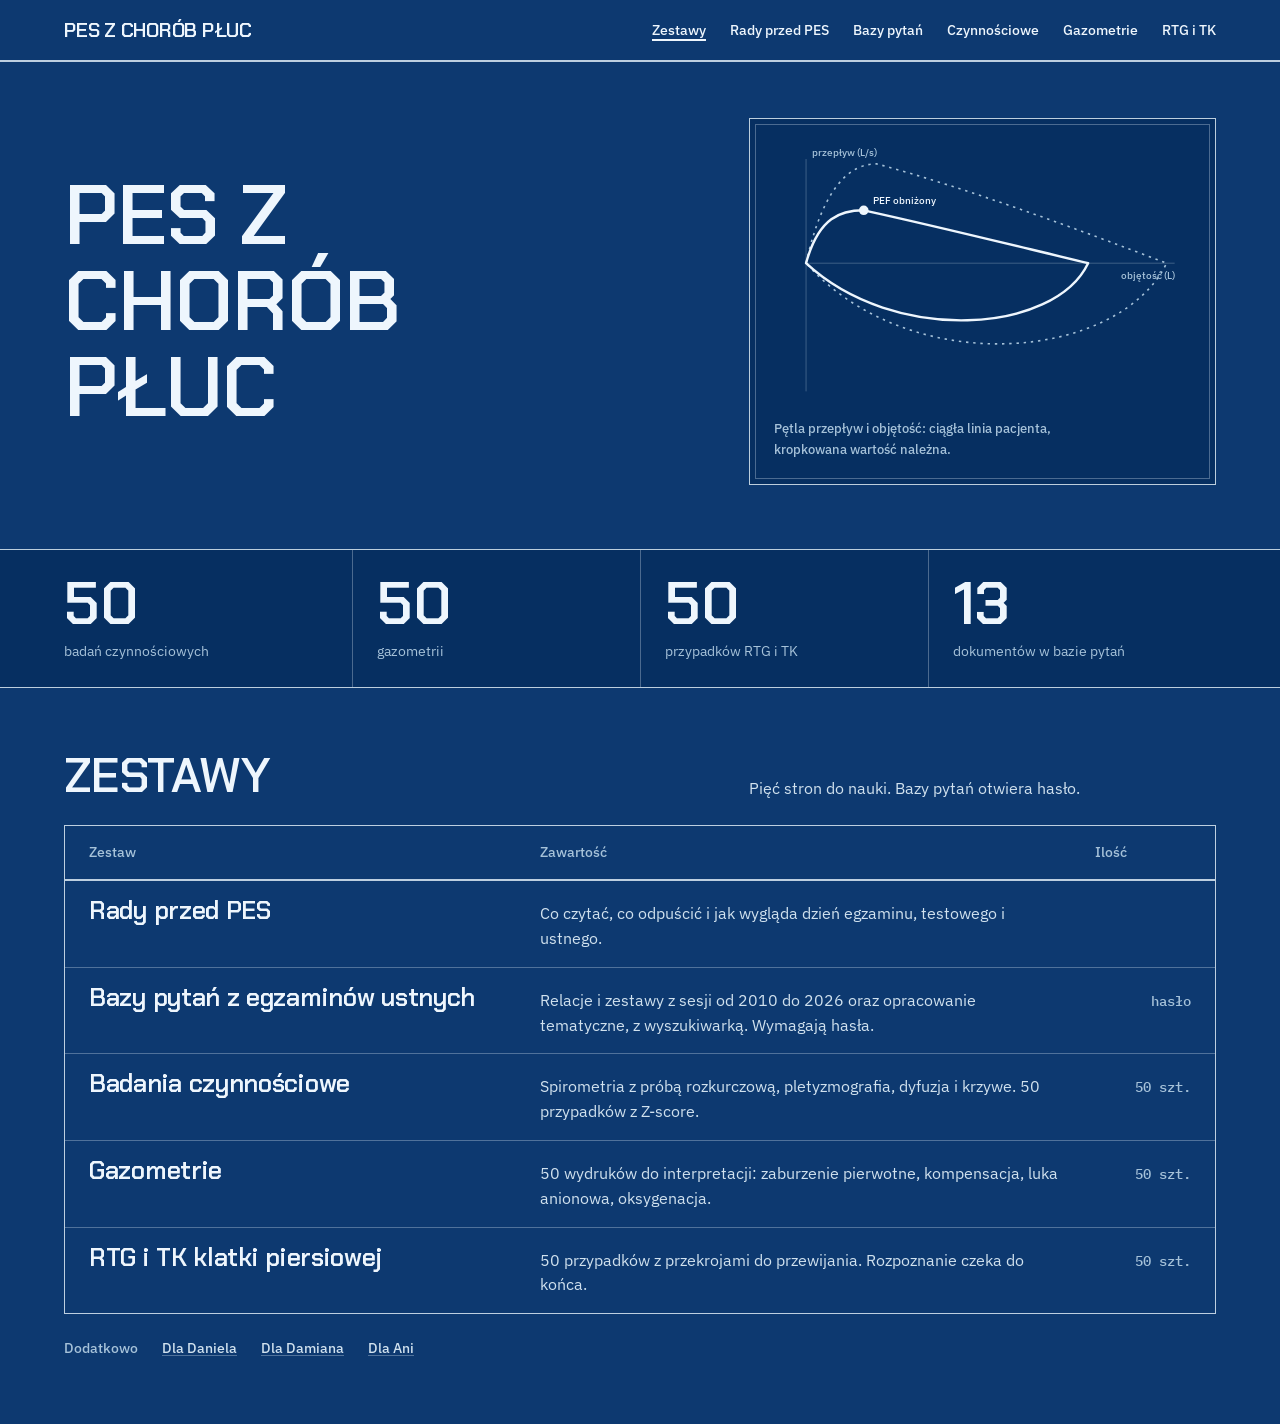
==== index.html @ 3ae508e8 "Dodaj stronę PES z chorób płuc Co-Authored-By: Claude Sonnet 5.5 <noreply@anthropic.com> Claude-Sess" ====
<!doctype html>
<html lang="pl"><head><meta charset="utf-8"><meta name="viewport" content="width=device-width,initial-scale=1">
<meta name="description" content="Zestawy do ćwiczeń przed PES z chorób płuc: badania czynnościowe, gazometrie, RTG i TK, bazy pytań."><title>PES z chorób płuc: zestawy do ćwiczeń</title>
<link rel="preconnect" href="https://fonts.googleapis.com"><link rel="preconnect" href="https://fonts.gstatic.com" crossorigin>
<link rel="stylesheet" href="assets/chrome.css"><link rel="stylesheet" href="assets/site.css">
</head><body>
<main>
<section class="page hero" aria-labelledby="t">
<div><h1 id="t">PES z chorób płuc</h1>
</div>
<figure class="loop fig"><svg viewBox="0 0 520 330" role="img" aria-label="Pętla przepływ i objętość ze spirometrii z obniżonym szczytowym przepływem wydechowym">
<line class="ax" x1="40" y1="150" x2="500" y2="150"/><line class="ax" x1="40" y1="20" x2="40" y2="310"/>
<path class="pred" d="M40 150 C62 52 96 26 128 26 C240 56 380 108 490 150 C430 272 170 296 40 150Z"/>
<path class="pat" d="M40 150 C56 92 84 84 112 84 C204 104 300 128 392 150 C350 238 150 252 40 150Z"/>
<circle class="dot" cx="112" cy="84" r="6"/>
<text class="key" x="124" y="76">PEF obniżony</text><text x="48" y="16">przepływ (L/s)</text><text x="500" y="170" text-anchor="end">objętość (L)</text></svg>
<figcaption>Pętla przepływ i objętość: ciągła linia pacjenta, kropkowana wartość należna.</figcaption></figure>
</section>
<section class="band" aria-label="Zawartość"><div class="page figs">
<div class="cell"><b>50</b><span>badań czynnościowych</span></div><div class="cell"><b>50</b><span>gazometrii</span></div><div class="cell"><b>50</b><span>przypadków RTG i TK</span></div><div class="cell"><b>13</b><span>dokumentów w bazie pytań</span></div></div></section>
<section class="page register" aria-labelledby="z"><div class="head"><h2 id="z">Zestawy</h2><p>Pięć stron do nauki. Bazy pytań otwiera hasło.</p></div>
<div class="sheet-table"><div class="hd" aria-hidden="true"><span>Zestaw</span><span>Zawartość</span><span class="meta">Ilość</span></div>
<a class="row" href="rady-przed-pes.html"><h3>Rady przed PES</h3><span class="what">Co czytać, co odpuścić i jak wygląda dzień egzaminu, testowego i ustnego.</span><span class="meta"></span></a>
<a class="row" href="bank.html"><h3>Bazy pytań z egzaminów ustnych</h3><span class="what">Relacje i zestawy z sesji od 2010 do 2026 oraz opracowanie tematyczne, z wyszukiwarką. Wymagają hasła.</span><span class="meta">hasło</span></a>
<a class="row" href="czynnosciowe.html"><h3>Badania czynnościowe</h3><span class="what">Spirometria z próbą rozkurczową, pletyzmografia, dyfuzja i krzywe. 50 przypadków z Z-score.</span><span class="meta">50 szt.</span></a>
<a class="row" href="gazometria.html"><h3>Gazometrie</h3><span class="what">50 wydruków do interpretacji: zaburzenie pierwotne, kompensacja, luka anionowa, oksygenacja.</span><span class="meta">50 szt.</span></a>
<a class="row" href="rtg.html"><h3>RTG i TK klatki piersiowej</h3><span class="what">50 przypadków z przekrojami do przewijania. Rozpoznanie czeka do końca.</span><span class="meta">50 szt.</span></a>
</div>
<nav class="more" aria-label="Dodatkowe strony"><span>Dodatkowo</span><a href="dla-daniela.html">Dla Daniela</a><a href="dla-damiana.html">Dla Damiana</a><a href="dla-ani.html">Dla Ani</a></nav>
</section></main>
<script src="assets/chrome.js"></script>
</body></html>
---- assets/chrome.css ----
/* Hallmark · shape: Register · genre: modern-minimal · theme: Blueprint (by request) · redesign: full · copy: verbatim
 * hero: kept per page · nav: masthead with a keyline · footer: colophon · imagery: none, the page's own loop drawing · signature: the masthead keyline · blueprint: cyanotype
 * axes: mid/geometric-sans/neutral · posture: drenched · contrast: pass · fold: pass · v2.0.0 */
/* Hallmark · pre-emit critique: P4 H4 E4 S4 R4 V3 · weakest: S, a masthead is generic; the keyline and wordmark carry it */
@import url("./tokens.css");
.mast { background: var(--color-paper); border-bottom: var(--rule-heavy) solid var(--color-rule); position: relative; z-index: var(--z-sticky); }
.mast .in { max-width: var(--container); margin-inline: auto; padding: var(--space-sm) var(--gutter); display: flex; flex-wrap: wrap; align-items: center; gap: var(--space-xs) var(--space-lg); }
.mast .brand { margin-right: auto; font: 600 1.25rem/1 var(--font-display); text-transform: uppercase; letter-spacing: var(--tracking-display); color: var(--color-ink); text-decoration: none; }
.mast a { font: 500 var(--text-sm) var(--font-body); color: var(--color-ink); text-decoration: underline; text-decoration-color: transparent; text-underline-offset: .3em; padding-block: var(--space-xs); transition: text-decoration-color var(--dur-short) var(--ease-out); }
.mast a:hover { text-decoration-color: var(--color-rule); }
.mast a:active { color: var(--color-muted); }
.mast a[aria-current=page] { text-decoration-color: var(--color-ink); text-decoration-thickness: 2px; }
.mast .brand:hover { text-decoration: none; }
.mast a:focus-visible { outline: 2px solid var(--color-focus); outline-offset: 2px; }
@media (max-width: 40rem) { .mast .brand { width: 100%; } }
---- assets/site.css ----
/* Hallmark · shape: Register + Poster hero · genre: modern-minimal · theme: Blueprint (by request) · redesign: full · copy: verbatim
 * hero: Poster, headline left, the flow-volume loop in a double keyline right · nav: masthead with a keyline · footer: colophon · imagery: none, the page's own loop drawing · signature: the flow-volume loop of a patient against the predicted loop, drafted in white line · blueprint: cyanotype
 * axes: mid/geometric-sans/neutral · posture: drenched · contrast: pass · fold: pass · v2.0.0 */
/* Hallmark · pre-emit critique: P4 H4 E4 S4 R4 V3 · weakest: V, the log is empty so variety is unmeasured; the page opens with its own loop drawing instead of a photograph */
@import url("./tokens.css");
@import url("./base.css");

body { color: var(--color-ink-2); }
h1, h2 { text-transform: uppercase; line-height: 1.02; color: var(--color-ink); }
h1, h2, h3 { font-weight: var(--display-weight); color: var(--color-ink); }
small, figcaption, th, nav, label, .btn, .tag, .meta { font-weight: 500; }
.num, .mono { font-family: var(--font-outlier); font-weight: 500; font-variant-numeric: tabular-nums; }
a { text-decoration-color: var(--color-rule-2); } a:hover { text-decoration-color: transparent; }

.btn { display: inline-flex; align-items: center; min-height: 48px; padding: 0 var(--space-lg); border: var(--rule-hair) solid var(--color-rule); border-radius: 0; font: 500 var(--text-sm) var(--font-body); text-decoration: none; color: var(--color-ink); background: transparent; transition: background-color var(--dur-short) var(--ease-out); }
.btn:hover { background: var(--color-paper-2); }
.btn:active { background: var(--color-paper-3); }
.btn--primary { background: var(--color-ink); border-color: var(--color-ink); color: var(--color-accent-ink); }
.btn--primary:hover { background: var(--color-ink-2); }
.actions { display: flex; flex-wrap: wrap; gap: var(--space-sm); }
.fig { position: relative; border: var(--rule-hair) solid var(--color-rule); }
.fig::after { content: ""; position: absolute; inset: 5px; border: var(--rule-hair) solid var(--color-rule-2); pointer-events: none; }

.page { max-width: var(--container); margin-inline: auto; padding-inline: var(--gutter); }
.hero { display: grid; grid-template-columns: minmax(0, 7fr) minmax(0, 5fr); gap: var(--gap-columns); align-items: center; padding-block: var(--space-xl) var(--space-2xl); }
.hero h1 { font-size: clamp(3rem, 6.6vw, 6rem); max-width: 10ch; }
.standfirst { font-size: var(--text-lead); line-height: 1.4; color: var(--color-ink); max-width: 36ch; margin-top: var(--space-lg); }
.hero .actions { margin-top: var(--space-lg); }
.loop { margin: 0; padding: var(--space-lg); background: var(--color-paper-2); }
.loop svg { width: 100%; height: auto; }
.loop .ax { stroke: var(--color-rule-2); stroke-width: 1; fill: none; }
.loop .pred { stroke: var(--color-muted); stroke-width: 2; stroke-dasharray: 3 6; fill: none; }
.loop .pat { stroke: var(--color-ink); stroke-width: 3; fill: none; stroke-linejoin: round; }
.loop .dot { fill: var(--color-ink); }
.loop text { font-family: var(--font-body); font-size: 13px; fill: var(--color-muted); font-weight: 500; }
.loop text.key { fill: var(--color-ink); }
.loop figcaption { margin-top: var(--space-sm); font-size: var(--text-xs); color: var(--color-muted); max-width: 44ch; }

.band { color: var(--color-ink); background: var(--color-paper-2); border-block: var(--rule-hair) solid var(--color-rule); }
.band .figs { display: grid; grid-template-columns: repeat(4, minmax(0, 1fr)); }
.band .cell { padding: var(--space-lg); border-left: var(--rule-hair) solid var(--color-rule-2); }
.band .cell:first-child { border-left: 0; padding-left: 0; }
.band .cell b { display: block; font: 600 var(--text-display-s)/1 var(--font-display); color: var(--color-ink); font-variant-numeric: tabular-nums; }
.band .cell span { display: block; margin-top: var(--space-xs); font-size: var(--text-sm); color: var(--color-muted); }

.register { padding-block: var(--space-2xl) var(--space-xl); }
.register .head { display: grid; grid-template-columns: minmax(0, 7fr) minmax(0, 5fr); gap: var(--gap-columns); align-items: end; padding-bottom: var(--space-lg); }
.register h2 { font-size: var(--text-section); }
.sheet-table { border: var(--rule-hair) solid var(--color-rule); }
.sheet-table .hd, .row { display: grid; grid-template-columns: minmax(0, 4fr) minmax(0, 5fr) 96px; gap: var(--gap-columns); align-items: baseline; padding: var(--space-md) var(--space-lg); }
.sheet-table .hd { border-bottom: var(--rule-heavy) solid var(--color-rule); font-size: var(--text-sm); font-weight: 500; color: var(--color-muted); }
.row { border-top: var(--rule-hair) solid var(--color-rule-2); text-decoration: none; color: inherit; transition: background-color var(--dur-short) var(--ease-out); }
.sheet-table .hd + .row { border-top: 0; }
.row:hover { background: var(--color-paper-2); }
.row:active { background: var(--color-paper-3); }
.row h3 { font-size: var(--text-xl); line-height: 1.15; max-width: none; font-weight: 600; text-decoration: underline; text-decoration-color: transparent; text-underline-offset: .2em; }
.row:hover h3 { text-decoration-color: var(--color-ink); }
.row .num { color: var(--color-muted); }
.row .meta { text-align: right; font-family: var(--font-outlier); font-size: var(--text-sm); color: var(--color-muted); }
.more { display: flex; flex-wrap: wrap; gap: var(--space-sm) var(--space-lg); align-items: baseline; padding-block: var(--space-lg); font-size: var(--text-sm); font-weight: 500; }
.more span { color: var(--color-muted); }
.colophon { padding-block: var(--space-xl) var(--space-2xl); font-size: var(--text-sm); color: var(--color-muted); }
.colophon p { max-width: 70ch; }

.sheet { padding-block: var(--space-xl) var(--space-3xl); }
.sheet > h1 { font-size: clamp(2.5rem, 6vw, 5rem); max-width: 14ch; }
.toc { display: flex; flex-wrap: wrap; gap: var(--space-xs) var(--space-lg); margin-top: var(--space-lg); font-size: var(--text-sm); font-weight: 500; }
.part { display: grid; grid-template-columns: minmax(0, 4fr) minmax(0, 8fr); gap: var(--gap-columns); margin-top: var(--space-2xl); padding-top: var(--space-lg); border-top: var(--rule-heavy) solid var(--color-rule); }
.part h2 { font-size: var(--text-section); position: sticky; top: var(--space-lg); align-self: start; }
.part .text > p { font-size: 1.125rem; line-height: 1.65; margin-bottom: var(--space-md); max-width: 65ch; }
.notes { list-style: none; margin: 0 0 var(--space-md); padding: 0; border-top: var(--rule-hair) solid var(--color-rule); }
.notes li { padding-block: var(--space-sm); border-bottom: var(--rule-hair) solid var(--color-rule-2); font-size: 1.125rem; max-width: 65ch; }
.meme { margin: var(--space-xl) 0 0; max-width: 420px; padding: var(--space-xs); }
.meme img { width: 100%; }

@media (max-width: 60rem) {
  .hero, .register .head, .part { grid-template-columns: minmax(0, 1fr); }
  .band .figs { grid-template-columns: repeat(2, minmax(0, 1fr)); }
  .band .cell:nth-child(3) { border-left: 0; padding-left: 0; }
  .sheet-table .hd { display: none; }
  .row { grid-template-columns: minmax(0, 1fr); gap: var(--space-2xs); }
  .row .meta { text-align: left; }
  .part h2 { position: static; margin-bottom: var(--space-md); }
}

.sheet.center { text-align: center; }
.sheet.center > h1 { margin-inline: auto; max-width: none; }
.sheet.center .meme { margin-inline: auto; }
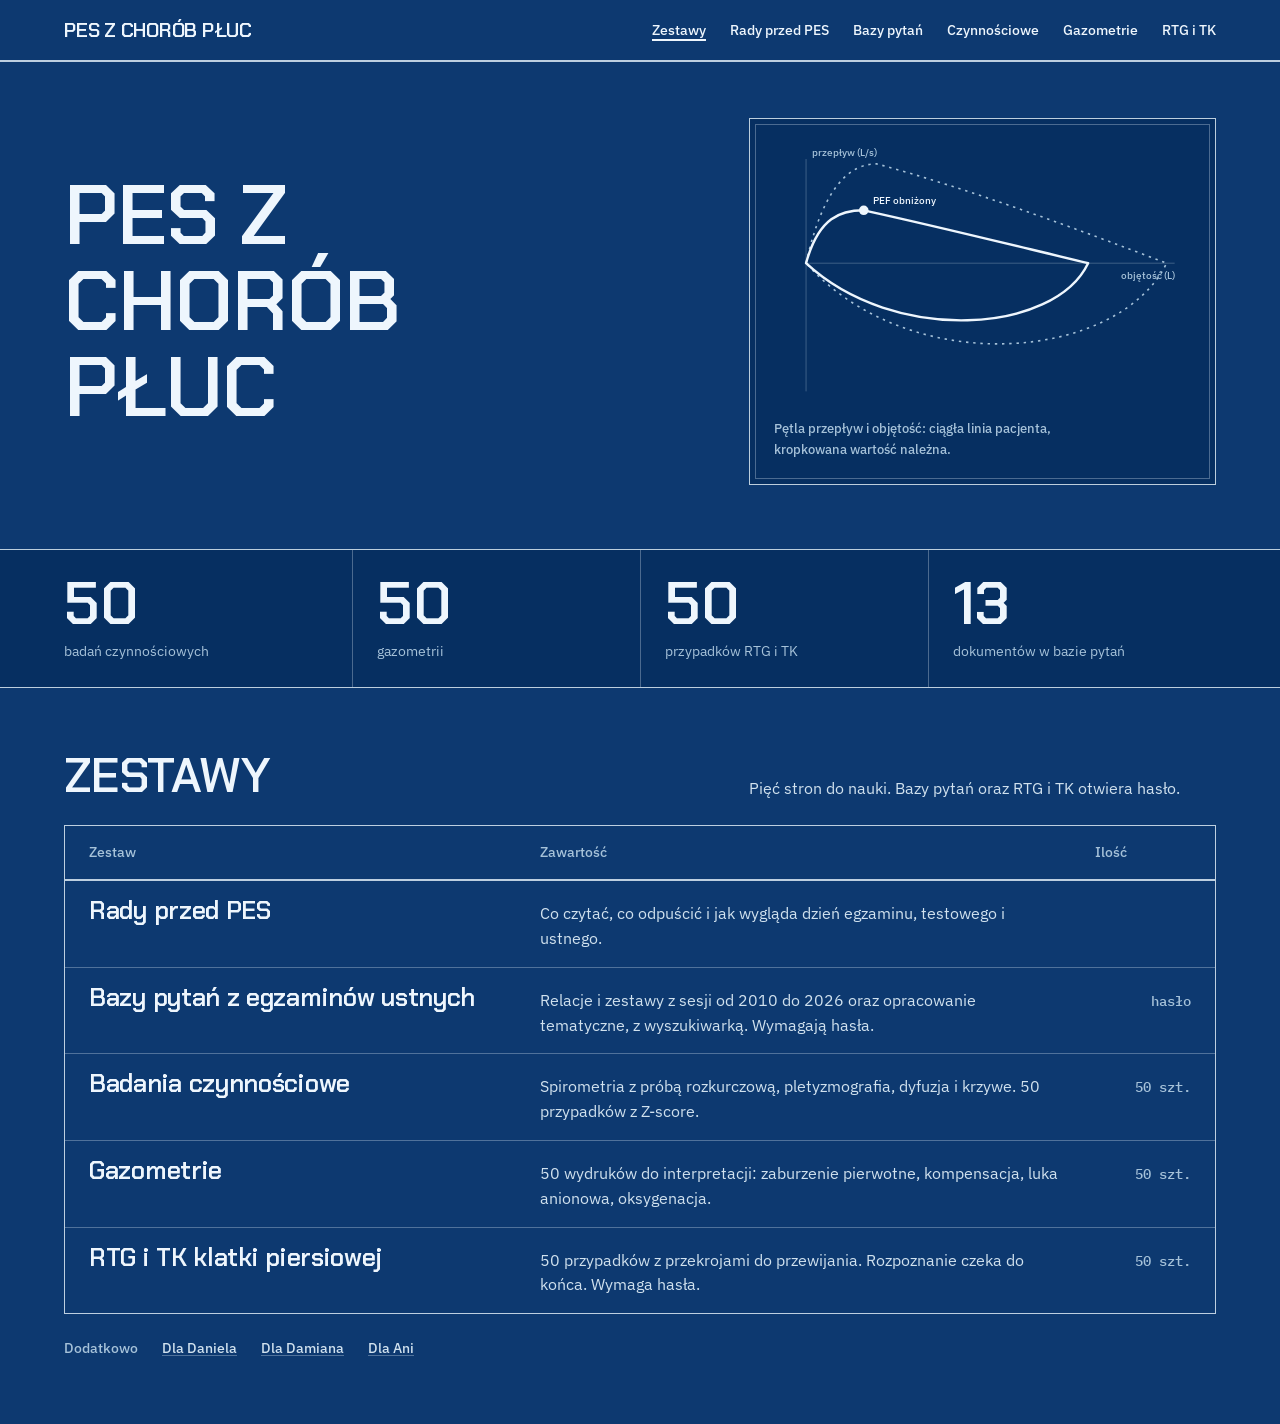
==== commit 1267f4b6: "Zabezpiecz hasłem RTG i TK Co-Authored-By: Claude Sonnet 5.5 <noreply@anthropic.com> Claude-Session:" ====
--- a/index.html
+++ b/index.html
@@ -18,13 +18,13 @@
 </section>
 <section class="band" aria-label="Zawartość"><div class="page figs">
 <div class="cell"><b>50</b><span>badań czynnościowych</span></div><div class="cell"><b>50</b><span>gazometrii</span></div><div class="cell"><b>50</b><span>przypadków RTG i TK</span></div><div class="cell"><b>13</b><span>dokumentów w bazie pytań</span></div></div></section>
-<section class="page register" aria-labelledby="z"><div class="head"><h2 id="z">Zestawy</h2><p>Pięć stron do nauki. Bazy pytań otwiera hasło.</p></div>
+<section class="page register" aria-labelledby="z"><div class="head"><h2 id="z">Zestawy</h2><p>Pięć stron do nauki. Bazy pytań oraz RTG i TK otwiera hasło.</p></div>
 <div class="sheet-table"><div class="hd" aria-hidden="true"><span>Zestaw</span><span>Zawartość</span><span class="meta">Ilość</span></div>
 <a class="row" href="rady-przed-pes.html"><h3>Rady przed PES</h3><span class="what">Co czytać, co odpuścić i jak wygląda dzień egzaminu, testowego i ustnego.</span><span class="meta"></span></a>
 <a class="row" href="bank.html"><h3>Bazy pytań z egzaminów ustnych</h3><span class="what">Relacje i zestawy z sesji od 2010 do 2026 oraz opracowanie tematyczne, z wyszukiwarką. Wymagają hasła.</span><span class="meta">hasło</span></a>
 <a class="row" href="czynnosciowe.html"><h3>Badania czynnościowe</h3><span class="what">Spirometria z próbą rozkurczową, pletyzmografia, dyfuzja i krzywe. 50 przypadków z Z-score.</span><span class="meta">50 szt.</span></a>
 <a class="row" href="gazometria.html"><h3>Gazometrie</h3><span class="what">50 wydruków do interpretacji: zaburzenie pierwotne, kompensacja, luka anionowa, oksygenacja.</span><span class="meta">50 szt.</span></a>
-<a class="row" href="rtg.html"><h3>RTG i TK klatki piersiowej</h3><span class="what">50 przypadków z przekrojami do przewijania. Rozpoznanie czeka do końca.</span><span class="meta">50 szt.</span></a>
+<a class="row" href="rtg.html"><h3>RTG i TK klatki piersiowej</h3><span class="what">50 przypadków z przekrojami do przewijania. Rozpoznanie czeka do końca. Wymaga hasła.</span><span class="meta">50 szt.</span></a>
 </div>
 <nav class="more" aria-label="Dodatkowe strony"><span>Dodatkowo</span><a href="dla-daniela.html">Dla Daniela</a><a href="dla-damiana.html">Dla Damiana</a><a href="dla-ani.html">Dla Ani</a></nav>
 </section></main>
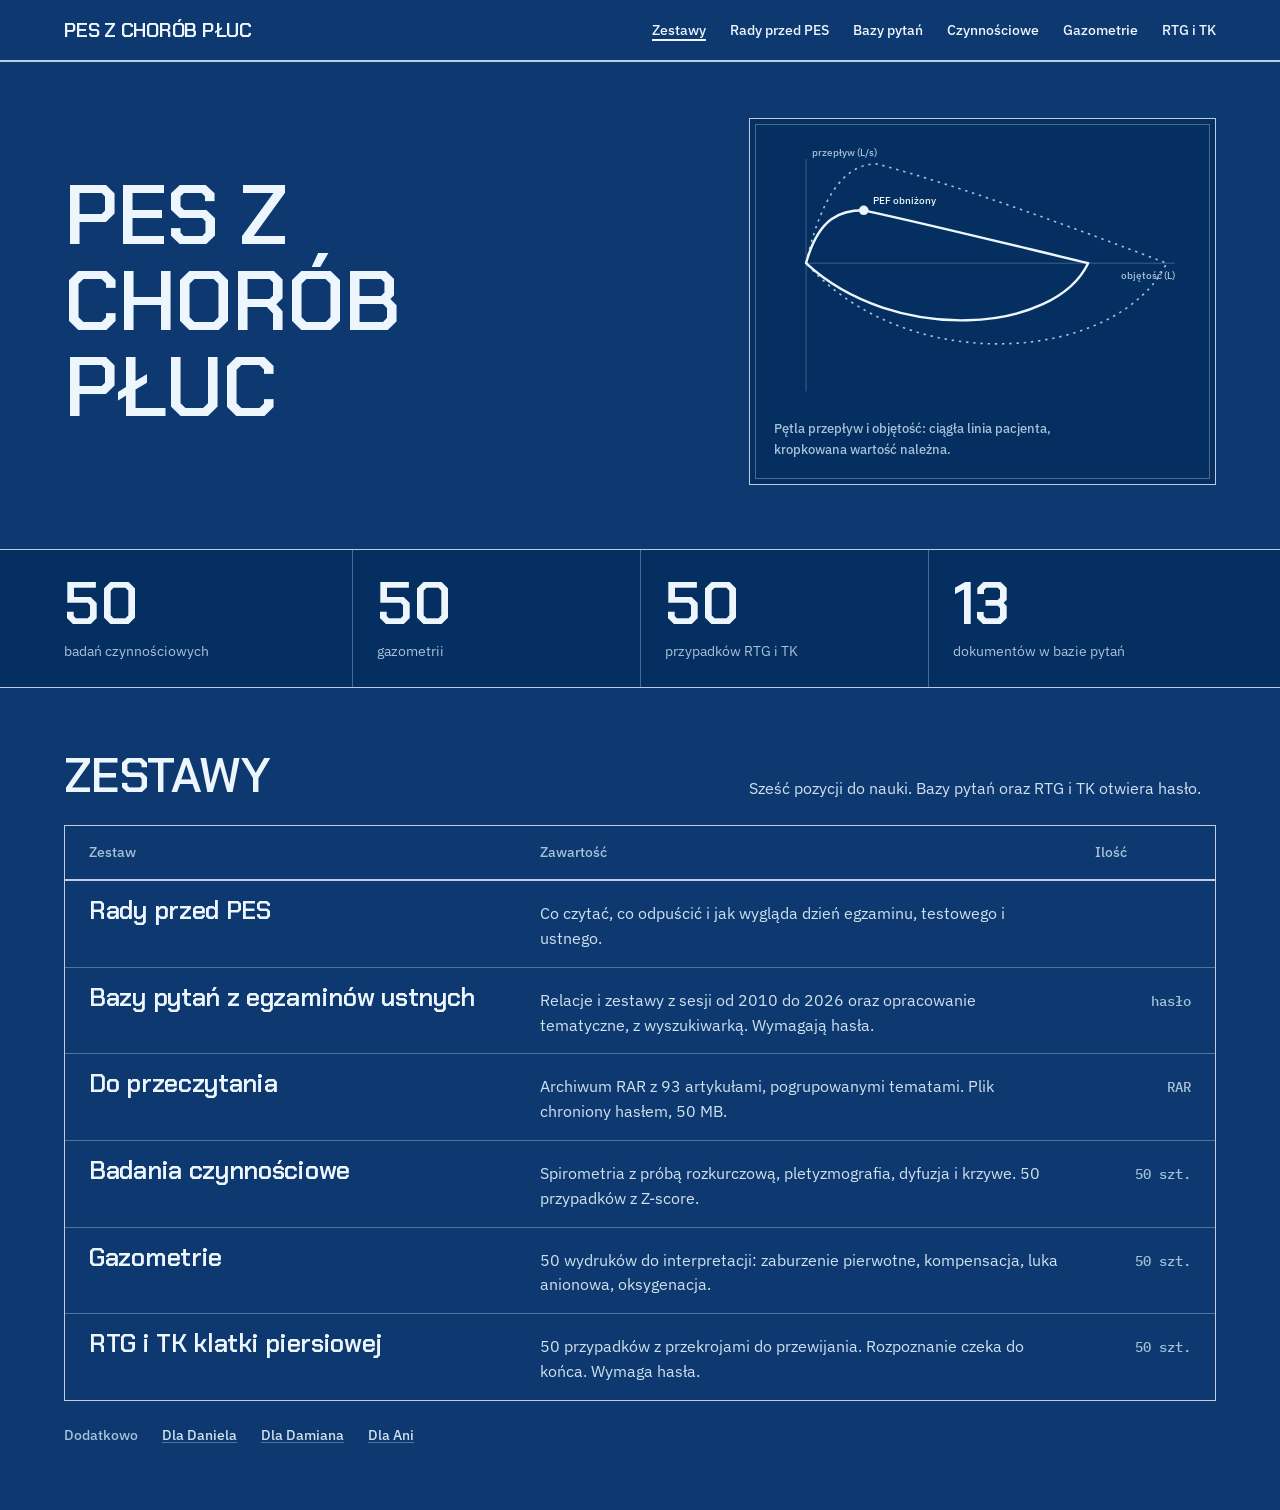
==== commit b27cef83: "Dodaj archiwum Do przeczytania Co-Authored-By: Claude Sonnet 5.5 <noreply@anthropic.com> Claude-Sess" ====
--- a/index.html
+++ b/index.html
@@ -18,10 +18,11 @@
 </section>
 <section class="band" aria-label="Zawartość"><div class="page figs">
 <div class="cell"><b>50</b><span>badań czynnościowych</span></div><div class="cell"><b>50</b><span>gazometrii</span></div><div class="cell"><b>50</b><span>przypadków RTG i TK</span></div><div class="cell"><b>13</b><span>dokumentów w bazie pytań</span></div></div></section>
-<section class="page register" aria-labelledby="z"><div class="head"><h2 id="z">Zestawy</h2><p>Pięć stron do nauki. Bazy pytań oraz RTG i TK otwiera hasło.</p></div>
+<section class="page register" aria-labelledby="z"><div class="head"><h2 id="z">Zestawy</h2><p>Sześć pozycji do nauki. Bazy pytań oraz RTG i TK otwiera hasło.</p></div>
 <div class="sheet-table"><div class="hd" aria-hidden="true"><span>Zestaw</span><span>Zawartość</span><span class="meta">Ilość</span></div>
 <a class="row" href="rady-przed-pes.html"><h3>Rady przed PES</h3><span class="what">Co czytać, co odpuścić i jak wygląda dzień egzaminu, testowego i ustnego.</span><span class="meta"></span></a>
 <a class="row" href="bank.html"><h3>Bazy pytań z egzaminów ustnych</h3><span class="what">Relacje i zestawy z sesji od 2010 do 2026 oraz opracowanie tematyczne, z wyszukiwarką. Wymagają hasła.</span><span class="meta">hasło</span></a>
+<a class="row" href="Do_przeczytania.rar" download><h3>Do przeczytania</h3><span class="what">Archiwum RAR z 93 artykułami, pogrupowanymi tematami. Plik chroniony hasłem, 50 MB.</span><span class="meta">RAR</span></a>
 <a class="row" href="czynnosciowe.html"><h3>Badania czynnościowe</h3><span class="what">Spirometria z próbą rozkurczową, pletyzmografia, dyfuzja i krzywe. 50 przypadków z Z-score.</span><span class="meta">50 szt.</span></a>
 <a class="row" href="gazometria.html"><h3>Gazometrie</h3><span class="what">50 wydruków do interpretacji: zaburzenie pierwotne, kompensacja, luka anionowa, oksygenacja.</span><span class="meta">50 szt.</span></a>
 <a class="row" href="rtg.html"><h3>RTG i TK klatki piersiowej</h3><span class="what">50 przypadków z przekrojami do przewijania. Rozpoznanie czeka do końca. Wymaga hasła.</span><span class="meta">50 szt.</span></a>
